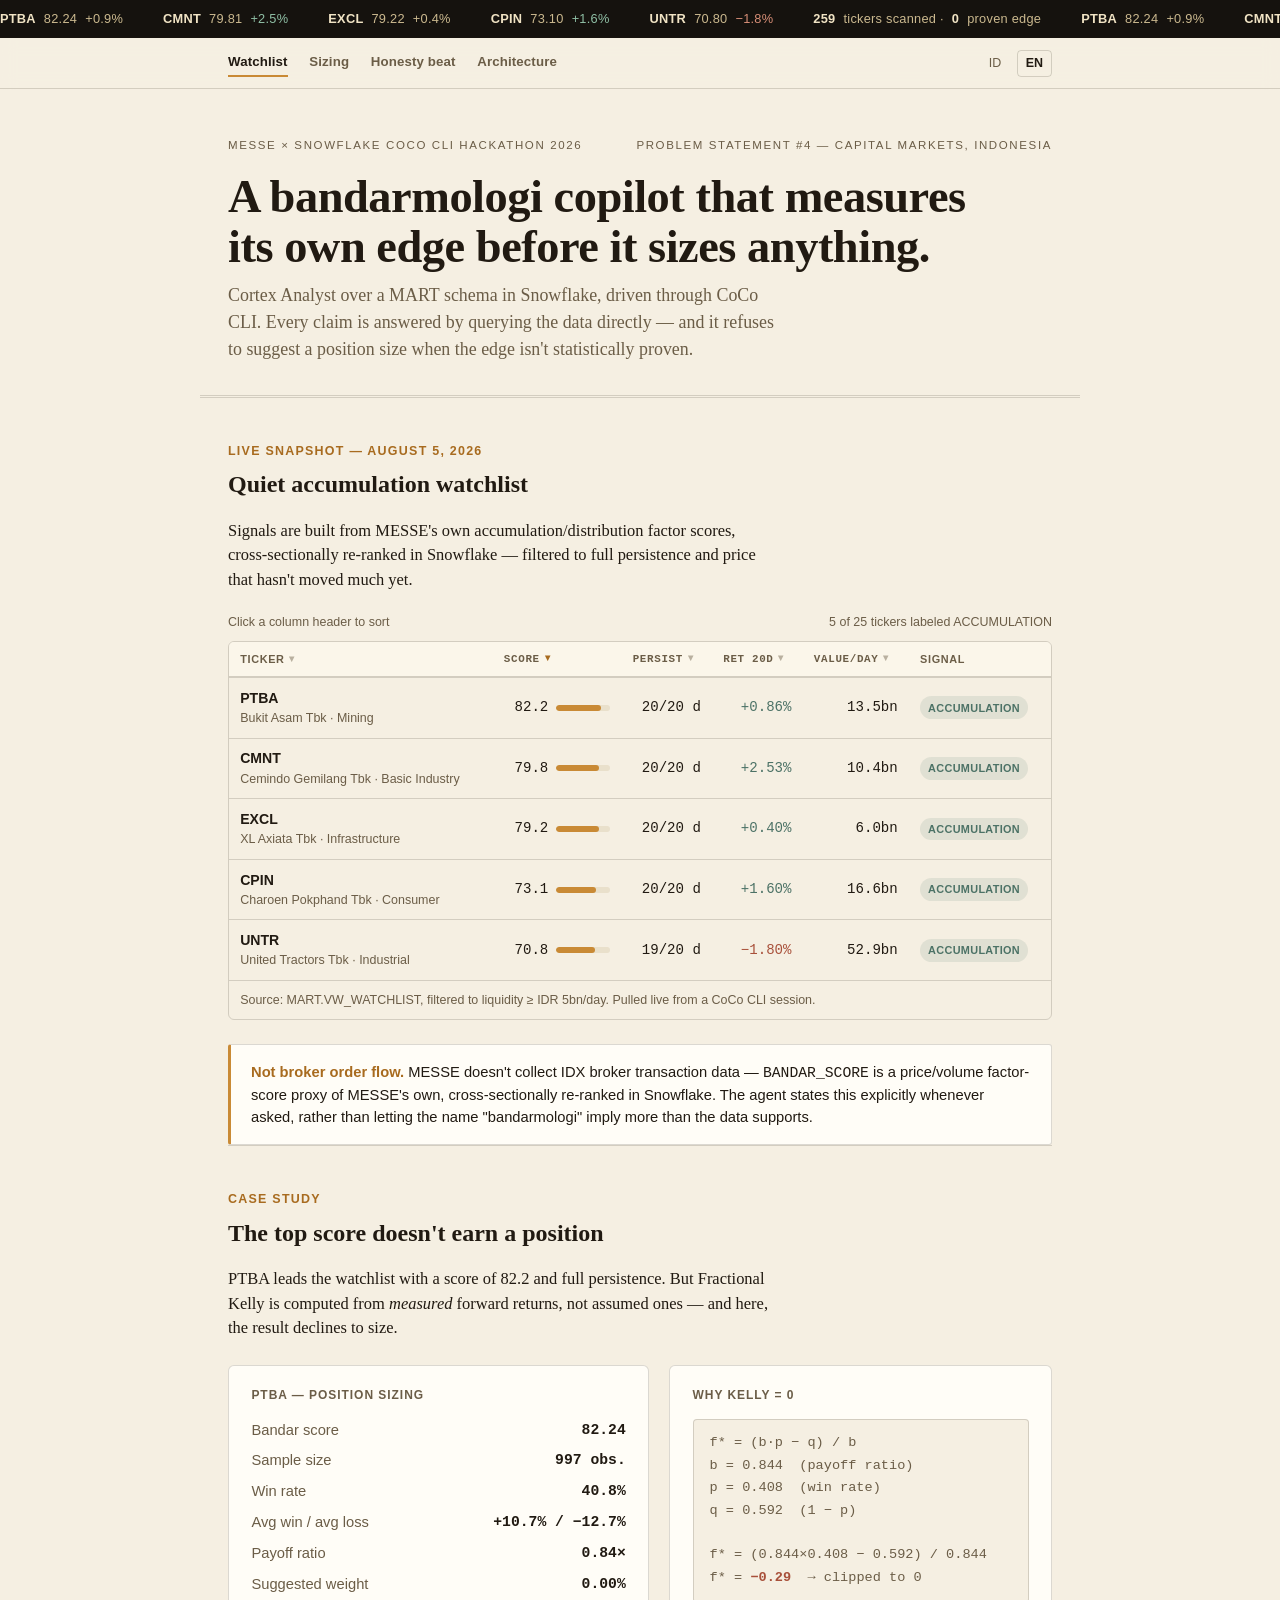
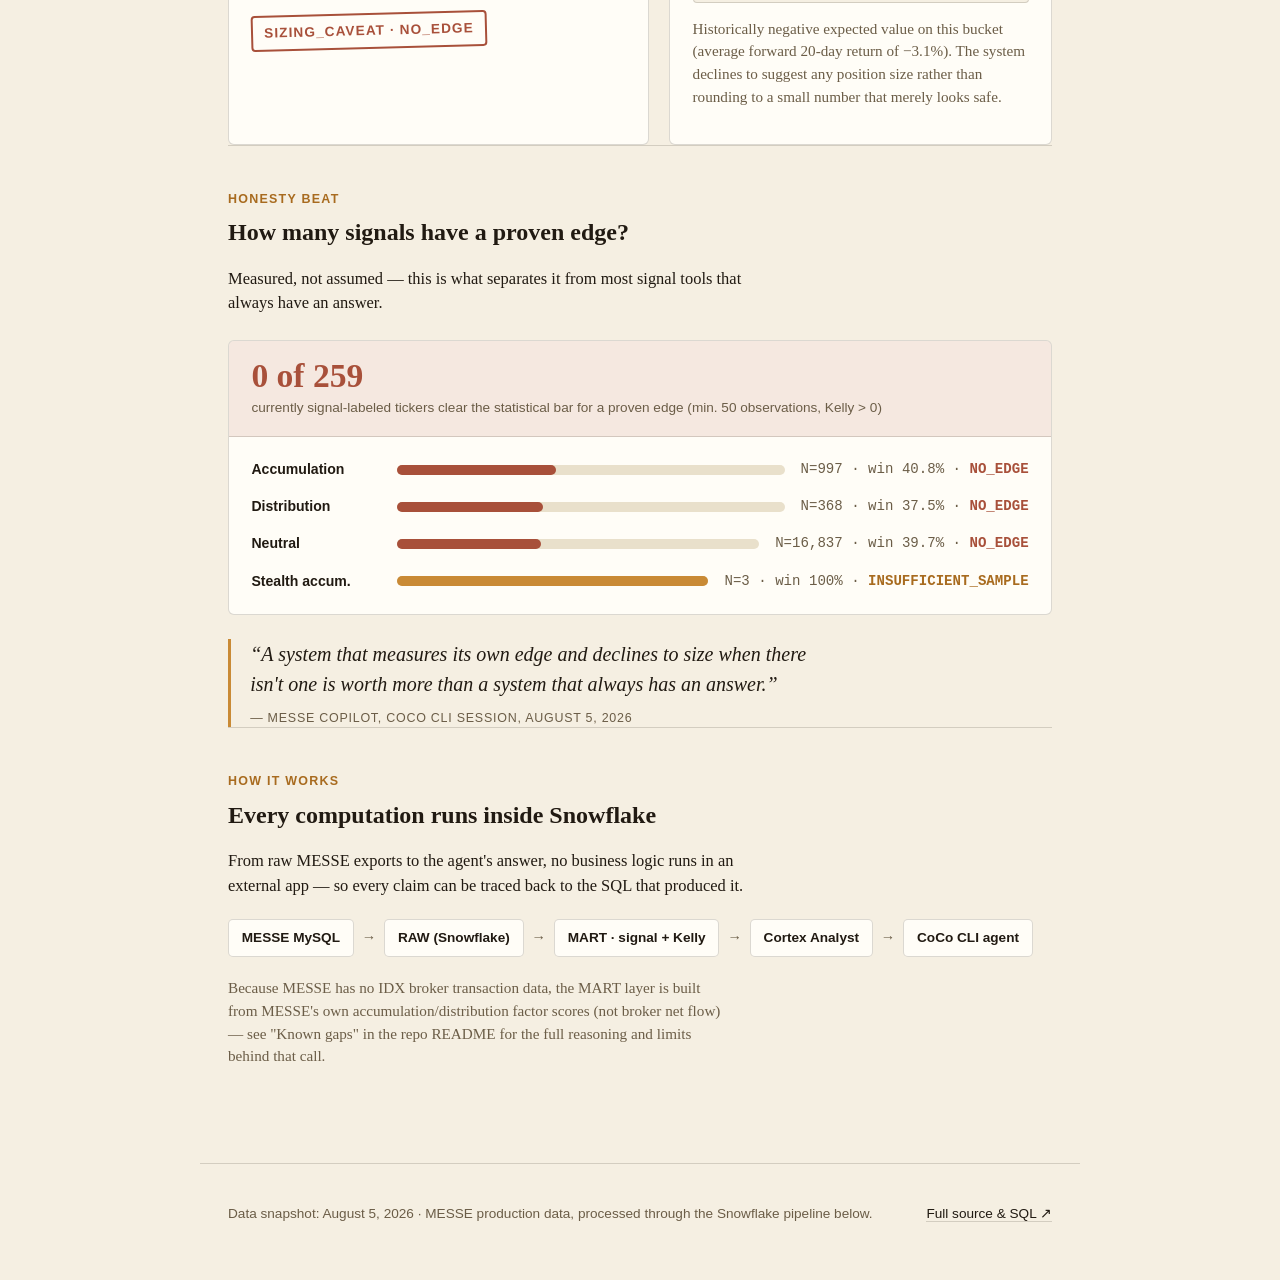
==== site/en/index.html @ b6a58451 "Upgrade prototype landing page to interactive bilingual dashboard Sortable watchlist table, animated" ====
<!doctype html>
<html lang="en">
<head>
<meta charset="utf-8">
<meta name="viewport" content="width=device-width, initial-scale=1">
<title>MESSE Bandarmologi Copilot — Snowflake CoCo CLI Hackathon 2026</title>
<link rel="stylesheet" href="../assets/style.css">
</head>
<body>

<div class="tape-wrap" role="marquee" aria-label="Watchlist signal summary">
  <div class="tape">
    <span class="tape-item"><b>PTBA</b> 82.24 <span class="flat">+0.9%</span></span>
    <span class="tape-item"><b>CMNT</b> 79.81 <span class="up">+2.5%</span></span>
    <span class="tape-item"><b>EXCL</b> 79.22 <span class="flat">+0.4%</span></span>
    <span class="tape-item"><b>CPIN</b> 73.10 <span class="up">+1.6%</span></span>
    <span class="tape-item"><b>UNTR</b> 70.80 <span class="down">−1.8%</span></span>
    <span class="tape-item"><b>259</b> tickers scanned &middot; <b>0</b> proven edge</span>
    <span class="tape-item"><b>PTBA</b> 82.24 <span class="flat">+0.9%</span></span>
    <span class="tape-item"><b>CMNT</b> 79.81 <span class="up">+2.5%</span></span>
    <span class="tape-item"><b>EXCL</b> 79.22 <span class="flat">+0.4%</span></span>
    <span class="tape-item"><b>CPIN</b> 73.10 <span class="up">+1.6%</span></span>
    <span class="tape-item"><b>UNTR</b> 70.80 <span class="down">−1.8%</span></span>
    <span class="tape-item"><b>259</b> tickers scanned &middot; <b>0</b> proven edge</span>
  </div>
</div>

<nav class="topnav" aria-label="Page navigation">
  <div class="topnav-inner">
    <div class="topnav-links">
      <a href="#watchlist">Watchlist</a>
      <a href="#sizing">Sizing</a>
      <a href="#honesty">Honesty beat</a>
      <a href="#architecture">Architecture</a>
    </div>
    <div class="lang-switch" aria-label="Choose language">
      <a href="../index.html">ID</a>
      <a href="index.html" class="current">EN</a>
    </div>
  </div>
</nav>

<header class="masthead">
  <div class="eyebrow">
    <span>MESSE &times; Snowflake CoCo CLI Hackathon 2026</span>
    <span>Problem Statement #4 — Capital Markets, Indonesia</span>
  </div>
  <h1 class="title">A bandarmologi copilot that measures its own edge before it sizes anything.</h1>
  <p class="dek">Cortex Analyst over a MART schema in Snowflake, driven through CoCo CLI. Every claim is answered by querying the data directly — and it refuses to suggest a position size when the edge isn't statistically proven.</p>
</header>

<main>

  <section id="watchlist" class="reveal">
    <h2 class="head">Live snapshot — August 5, 2026</h2>
    <h3 class="subhead">Quiet accumulation watchlist</h3>
    <p class="lede">Signals are built from MESSE's own accumulation/distribution factor scores, cross-sectionally re-ranked in Snowflake — filtered to full persistence and price that hasn't moved much yet.</p>

    <div class="table-toolbar">
      <span>Click a column header to sort</span>
      <span>5 of 25 tickers labeled ACCUMULATION</span>
    </div>
    <div class="table-scroll">
      <table class="watchlist">
        <caption>Source: MART.VW_WATCHLIST, filtered to liquidity &ge; IDR 5bn/day. Pulled live from a CoCo CLI session.</caption>
        <thead>
          <tr>
            <th data-sort-key="ticker" data-sort-type="text"><button type="button">Ticker <span class="sort-arrow">&#9662;</span></button></th>
            <th class="num" data-sort-key="score" data-sort-type="number" aria-sort="descending"><button type="button">Score <span class="sort-arrow">&#9662;</span></button></th>
            <th class="num" data-sort-key="persist" data-sort-type="number"><button type="button">Persist <span class="sort-arrow">&#9662;</span></button></th>
            <th class="num" data-sort-key="ret" data-sort-type="number"><button type="button">Ret 20D <span class="sort-arrow">&#9662;</span></button></th>
            <th class="num" data-sort-key="value" data-sort-type="number"><button type="button">Value/day <span class="sort-arrow">&#9662;</span></button></th>
            <th>Signal</th>
          </tr>
        </thead>
        <tbody>
          <tr>
            <td class="ticker-cell" data-key="ticker" data-value="PTBA">PTBA<span class="name">Bukit Asam Tbk &middot; Mining</span></td>
            <td class="num" data-key="score" data-value="82.24"><div class="score-bar-wrap">82.2<div class="score-bar"><span style="width:82%"></span></div></div></td>
            <td class="num" data-key="persist" data-value="20">20/20 d</td>
            <td class="num pos" data-key="ret" data-value="0.86">+0.86%</td>
            <td class="num" data-key="value" data-value="13500000000">13.5bn</td>
            <td><span class="pill">Accumulation</span></td>
          </tr>
          <tr>
            <td class="ticker-cell" data-key="ticker" data-value="CMNT">CMNT<span class="name">Cemindo Gemilang Tbk &middot; Basic Industry</span></td>
            <td class="num" data-key="score" data-value="79.81"><div class="score-bar-wrap">79.8<div class="score-bar"><span style="width:80%"></span></div></div></td>
            <td class="num" data-key="persist" data-value="20">20/20 d</td>
            <td class="num pos" data-key="ret" data-value="2.53">+2.53%</td>
            <td class="num" data-key="value" data-value="10400000000">10.4bn</td>
            <td><span class="pill">Accumulation</span></td>
          </tr>
          <tr>
            <td class="ticker-cell" data-key="ticker" data-value="EXCL">EXCL<span class="name">XL Axiata Tbk &middot; Infrastructure</span></td>
            <td class="num" data-key="score" data-value="79.22"><div class="score-bar-wrap">79.2<div class="score-bar"><span style="width:79%"></span></div></div></td>
            <td class="num" data-key="persist" data-value="20">20/20 d</td>
            <td class="num pos" data-key="ret" data-value="0.40">+0.40%</td>
            <td class="num" data-key="value" data-value="6000000000">6.0bn</td>
            <td><span class="pill">Accumulation</span></td>
          </tr>
          <tr>
            <td class="ticker-cell" data-key="ticker" data-value="CPIN">CPIN<span class="name">Charoen Pokphand Tbk &middot; Consumer</span></td>
            <td class="num" data-key="score" data-value="73.10"><div class="score-bar-wrap">73.1<div class="score-bar"><span style="width:73%"></span></div></div></td>
            <td class="num" data-key="persist" data-value="20">20/20 d</td>
            <td class="num pos" data-key="ret" data-value="1.60">+1.60%</td>
            <td class="num" data-key="value" data-value="16600000000">16.6bn</td>
            <td><span class="pill">Accumulation</span></td>
          </tr>
          <tr>
            <td class="ticker-cell" data-key="ticker" data-value="UNTR">UNTR<span class="name">United Tractors Tbk &middot; Industrial</span></td>
            <td class="num" data-key="score" data-value="70.80"><div class="score-bar-wrap">70.8<div class="score-bar"><span style="width:71%"></span></div></div></td>
            <td class="num" data-key="persist" data-value="19">19/20 d</td>
            <td class="num neg" data-key="ret" data-value="-1.80">−1.80%</td>
            <td class="num" data-key="value" data-value="52900000000">52.9bn</td>
            <td><span class="pill">Accumulation</span></td>
          </tr>
        </tbody>
      </table>
    </div>

    <div class="disclosure">
      <b>Not broker order flow.</b> MESSE doesn't collect IDX broker transaction data — <code>BANDAR_SCORE</code> is a price/volume factor-score proxy of MESSE's own, cross-sectionally re-ranked in Snowflake. The agent states this explicitly whenever asked, rather than letting the name "bandarmologi" imply more than the data supports.
    </div>
  </section>

  <section id="sizing" class="reveal">
    <h2 class="head">Case study</h2>
    <h3 class="subhead">The top score doesn't earn a position</h3>
    <p class="lede">PTBA leads the watchlist with a score of 82.2 and full persistence. But Fractional Kelly is computed from <em>measured</em> forward returns, not assumed ones — and here, the result declines to size.</p>

    <div class="case">
      <div class="case-panel">
        <h4>PTBA — position sizing</h4>
        <dl class="metrics">
          <dt>Bandar score</dt><dd>82.24</dd>
          <dt>Sample size</dt><dd>997 obs.</dd>
          <dt>Win rate</dt><dd>40.8%</dd>
          <dt>Avg win / avg loss</dt><dd>+10.7% / −12.7%</dd>
          <dt>Payoff ratio</dt><dd>0.84&times;</dd>
          <dt>Suggested weight</dt><dd>0.00%</dd>
        </dl>
        <span class="verdict-stamp">SIZING_CAVEAT &middot; NO_EDGE</span>
      </div>
      <div class="case-panel">
        <h4>Why Kelly = 0</h4>
        <div class="kelly-formula">
f* = (b&middot;p &minus; q) / b<br>
b = 0.844 &nbsp;(payoff ratio)<br>
p = 0.408 &nbsp;(win rate)<br>
q = 0.592 &nbsp;(1 &minus; p)<br>
<br>
f* = (0.844&times;0.408 &minus; 0.592) / 0.844<br>
f* = <span class="result">&minus;0.29</span> &nbsp;&rarr; clipped to 0
        </div>
        <p class="note" style="margin-top:0.9rem;">Historically negative expected value on this bucket (average forward 20-day return of &minus;3.1%). The system declines to suggest any position size rather than rounding to a small number that merely looks safe.</p>
      </div>
    </div>
  </section>

  <section id="honesty" class="reveal">
    <h2 class="head">Honesty beat</h2>
    <h3 class="subhead">How many signals have a proven edge?</h3>
    <p class="lede">Measured, not assumed — this is what separates it from most signal tools that always have an answer.</p>

    <div class="honesty">
      <div class="honesty-head">
        <div class="big"><span data-countup="0">0</span> of 259</div>
        <div class="cap">currently signal-labeled tickers clear the statistical bar for a proven edge (min. 50 observations, Kelly &gt; 0)</div>
      </div>
      <div class="honesty-body">
        <div class="buckets">
          <div class="bucket-row" data-tip>
            <span class="bucket-label">Accumulation</span>
            <div class="bucket-track"><div class="bucket-fill" style="--w:41%"></div></div>
            <span class="bucket-n">N=997 &middot; win 40.8% &middot; <b style="color:var(--dist)">NO_EDGE</b></span>
            <span class="tip">Payoff 0.84&times; &middot; fwd ret 20D &minus;3.1%</span>
          </div>
          <div class="bucket-row" data-tip>
            <span class="bucket-label">Distribution</span>
            <div class="bucket-track"><div class="bucket-fill" style="--w:37.5%"></div></div>
            <span class="bucket-n">N=368 &middot; win 37.5% &middot; <b style="color:var(--dist)">NO_EDGE</b></span>
            <span class="tip">Payoff 1.04&times; &middot; fwd ret 20D &minus;3.4%</span>
          </div>
          <div class="bucket-row" data-tip>
            <span class="bucket-label">Neutral</span>
            <div class="bucket-track"><div class="bucket-fill" style="--w:39.7%"></div></div>
            <span class="bucket-n">N=16,837 &middot; win 39.7% &middot; <b style="color:var(--dist)">NO_EDGE</b></span>
            <span class="tip">Payoff 0.87&times; &middot; fwd ret 20D &minus;3.5%</span>
          </div>
          <div class="bucket-row" data-tip>
            <span class="bucket-label">Stealth accum.</span>
            <div class="bucket-track"><div class="bucket-fill edge" style="--w:100%"></div></div>
            <span class="bucket-n">N=3 &middot; win 100% &middot; <b style="color:var(--accent-strong)">INSUFFICIENT_SAMPLE</b></span>
            <span class="tip">Too few observations to conclude anything</span>
          </div>
        </div>
      </div>
    </div>

    <p class="quote">
      &ldquo;A system that measures its own edge and declines to size when there isn't one is worth more than a system that always has an answer.&rdquo;
      <cite>— MESSE Copilot, CoCo CLI session, August 5, 2026</cite>
    </p>
  </section>

  <section id="architecture" class="reveal">
    <h2 class="head">How it works</h2>
    <h3 class="subhead">Every computation runs inside Snowflake</h3>
    <p class="lede">From raw MESSE exports to the agent's answer, no business logic runs in an external app — so every claim can be traced back to the SQL that produced it.</p>
    <div class="flow">
      <span class="flow-step">MESSE MySQL</span>
      <span class="flow-arrow">&rarr;</span>
      <span class="flow-step">RAW (Snowflake)</span>
      <span class="flow-arrow">&rarr;</span>
      <span class="flow-step">MART &middot; signal + Kelly</span>
      <span class="flow-arrow">&rarr;</span>
      <span class="flow-step">Cortex Analyst</span>
      <span class="flow-arrow">&rarr;</span>
      <span class="flow-step">CoCo CLI agent</span>
    </div>
    <p class="note" style="margin-top:1.25rem;">Because MESSE has no IDX broker transaction data, the MART layer is built from MESSE's own accumulation/distribution factor scores (not broker net flow) — see "Known gaps" in the repo README for the full reasoning and limits behind that call.</p>
  </section>

</main>

<footer>
  <span>Data snapshot: August 5, 2026 &middot; MESSE production data, processed through the Snowflake pipeline below.</span>
  <span>
    <a href="https://github.com/Alphine/snowflake_messe" target="_blank" rel="noopener">Full source &amp; SQL &#8599;</a>
  </span>
</footer>

<script src="../assets/app.js"></script>
</body>
</html>
---- site/assets/style.css ----
@font-face {
  font-family: 'IBM Plex Mono Fallback';
  src: local('Consolas'), local('SFMono-Regular'), local('Menlo');
}

:root {
  --ink-950: #15120e;
  --ink-900: #1c1712;
  --ink-800: #292019;
  --ink-700: #3c3026;
  --paper: #f5efe2;
  --paper-dim: #e9e0cb;
  --ink-on-paper: #211a12;
  --muted-on-paper: #6b5d47;
  --accent: #c98a35;
  --accent-strong: #a86b1f;
  --accum: #4c7266;
  --accum-bg: rgba(76, 114, 102, 0.12);
  --dist: #a8503a;
  --dist-bg: rgba(168, 80, 58, 0.12);
  --rule: rgba(33, 26, 18, 0.16);
  --bg: var(--paper);
  --surface: #fffdf7;
  --surface-2: #fbf6ea;
  --text: var(--ink-on-paper);
  --text-muted: var(--muted-on-paper);
  --border: var(--rule);
}

@media (prefers-color-scheme: dark) {
  :root {
    --bg: var(--ink-950);
    --surface: var(--ink-900);
    --surface-2: #221b14;
    --text: #efe6d4;
    --text-muted: #b0a184;
    --border: rgba(239, 230, 212, 0.14);
    --accent: #e0a84f;
    --accent-strong: #f2bd6a;
    --accum: #7ea895;
    --accum-bg: rgba(126, 168, 149, 0.14);
    --dist: #d17a5f;
    --dist-bg: rgba(209, 122, 95, 0.14);
  }
}
:root[data-theme="dark"] {
  --bg: var(--ink-950);
  --surface: var(--ink-900);
  --surface-2: #221b14;
  --text: #efe6d4;
  --text-muted: #b0a184;
  --border: rgba(239, 230, 212, 0.14);
  --accent: #e0a84f;
  --accent-strong: #f2bd6a;
  --accum: #7ea895;
  --accum-bg: rgba(126, 168, 149, 0.14);
  --dist: #d17a5f;
  --dist-bg: rgba(209, 122, 95, 0.14);
}
:root[data-theme="light"] {
  --bg: var(--paper);
  --surface: #fffdf7;
  --surface-2: #fbf6ea;
  --text: var(--ink-on-paper);
  --text-muted: var(--muted-on-paper);
  --border: var(--rule);
  --accent: #c98a35;
  --accent-strong: #a86b1f;
  --accum: #4c7266;
  --accum-bg: rgba(76, 114, 102, 0.12);
  --dist: #a8503a;
  --dist-bg: rgba(168, 80, 58, 0.12);
}

* { box-sizing: border-box; }
html { scroll-behavior: smooth; }
@media (prefers-reduced-motion: reduce) { html { scroll-behavior: auto; } }
html, body { margin: 0; padding: 0; }
body {
  background: var(--bg);
  color: var(--text);
  font-family: Georgia, 'Iowan Old Style', 'Palatino Linotype', 'URW Palladio L', serif;
  line-height: 1.5;
  -webkit-font-smoothing: antialiased;
}
.sans { font-family: -apple-system, BlinkMacSystemFont, 'Segoe UI', Helvetica, Arial, sans-serif; }
a { color: var(--accent-strong); }
:focus-visible { outline: 2px solid var(--accent); outline-offset: 2px; }

/* ---------- ticker tape ---------- */
.tape-wrap {
  background: var(--ink-950);
  border-bottom: 1px solid var(--border);
  overflow: hidden;
  white-space: nowrap;
}
.tape {
  display: inline-flex;
  gap: 2.5rem;
  padding: 0.55rem 0;
  animation: scroll-tape 38s linear infinite;
  will-change: transform;
}
@keyframes scroll-tape {
  from { transform: translateX(0); }
  to { transform: translateX(-50%); }
}
@media (prefers-reduced-motion: reduce) {
  .tape { animation: none; }
  .tape-wrap { overflow-x: auto; }
}
.tape-item {
  font-family: -apple-system, BlinkMacSystemFont, 'Segoe UI', Helvetica, Arial, sans-serif;
  font-size: 0.8rem;
  letter-spacing: 0.02em;
  color: #cbb98f;
  display: inline-flex;
  gap: 0.5rem;
  align-items: baseline;
}
.tape-item b { color: #f0e3c4; font-weight: 600; }
.tape-item .up { color: #8fbfa5; }
.tape-item .down { color: #d78e77; }
.tape-item .flat { color: #cbb98f; }

/* ---------- sticky nav ---------- */
nav.topnav {
  position: sticky;
  top: 0;
  z-index: 20;
  background: color-mix(in srgb, var(--bg) 88%, transparent);
  backdrop-filter: blur(8px);
  border-bottom: 1px solid var(--border);
}
.topnav-inner {
  max-width: 880px;
  margin: 0 auto;
  padding: 0.7rem 1.75rem;
  display: flex;
  align-items: center;
  justify-content: space-between;
  gap: 1rem;
  font-family: -apple-system, BlinkMacSystemFont, 'Segoe UI', Helvetica, Arial, sans-serif;
}
.topnav-links { display: flex; gap: 1.35rem; flex-wrap: wrap; }
.topnav-links a {
  color: var(--text-muted);
  text-decoration: none;
  font-size: 0.83rem;
  font-weight: 600;
  letter-spacing: 0.01em;
  padding: 0.2rem 0;
  border-bottom: 2px solid transparent;
  transition: color 0.15s ease, border-color 0.15s ease;
}
.topnav-links a:hover, .topnav-links a.active { color: var(--text); border-color: var(--accent); }
.lang-switch { display: flex; gap: 0.4rem; font-size: 0.78rem; }
.lang-switch a {
  text-decoration: none;
  color: var(--text-muted);
  padding: 0.2rem 0.5rem;
  border-radius: 4px;
  border: 1px solid transparent;
}
.lang-switch a.current { color: var(--text); border-color: var(--border); font-weight: 700; }
.lang-switch a:not(.current):hover { color: var(--text); }

/* ---------- masthead ---------- */
header.masthead {
  max-width: 880px;
  margin: 0 auto;
  padding: 3rem 1.75rem 2rem;
  border-bottom: 3px double var(--border);
}
.eyebrow {
  font-family: -apple-system, BlinkMacSystemFont, 'Segoe UI', Helvetica, Arial, sans-serif;
  text-transform: uppercase;
  letter-spacing: 0.14em;
  font-size: 0.72rem;
  color: var(--text-muted);
  display: flex;
  justify-content: space-between;
  align-items: baseline;
  margin-bottom: 1.1rem;
  flex-wrap: wrap;
  gap: 0.4rem;
}
h1.title {
  font-size: clamp(2rem, 4.2vw, 2.9rem);
  line-height: 1.08;
  margin: 0 0 0.6rem;
  text-wrap: balance;
  font-weight: 600;
  letter-spacing: -0.01em;
}
.dek {
  font-size: 1.12rem;
  color: var(--text-muted);
  max-width: 62ch;
  margin: 0;
  text-wrap: pretty;
}

main { max-width: 880px; margin: 0 auto; padding: 0 1.75rem 5rem; }

section { padding-top: 2.75rem; scroll-margin-top: 3.5rem; }
section + section { border-top: 1px solid var(--border); }

h2.head {
  font-family: -apple-system, BlinkMacSystemFont, 'Segoe UI', Helvetica, Arial, sans-serif;
  text-transform: uppercase;
  font-size: 0.78rem;
  letter-spacing: 0.1em;
  font-weight: 700;
  color: var(--accent-strong);
  margin: 0 0 0.35rem;
}
h3.subhead {
  font-size: 1.5rem;
  font-weight: 600;
  margin: 0 0 1rem;
  text-wrap: balance;
}
p.lede { font-size: 1.03rem; max-width: 66ch; color: var(--text); }
p.note { color: var(--text-muted); font-size: 0.95rem; max-width: 66ch; }

/* ---------- disclosure banner ---------- */
.disclosure {
  background: var(--surface);
  border: 1px solid var(--border);
  border-left: 3px solid var(--accent);
  border-radius: 3px;
  padding: 1rem 1.25rem;
  font-family: -apple-system, BlinkMacSystemFont, 'Segoe UI', Helvetica, Arial, sans-serif;
  font-size: 0.92rem;
  color: var(--text);
  margin: 1.5rem 0 0;
}
.disclosure b { color: var(--accent-strong); }

/* ---------- watchlist table ---------- */
.table-toolbar {
  display: flex;
  align-items: center;
  justify-content: space-between;
  gap: 1rem;
  margin-top: 1.25rem;
  font-family: -apple-system, BlinkMacSystemFont, 'Segoe UI', Helvetica, Arial, sans-serif;
  font-size: 0.78rem;
  color: var(--text-muted);
}
.table-scroll { overflow-x: auto; margin-top: 0.6rem; border: 1px solid var(--border); border-radius: 6px; }
table.watchlist {
  width: 100%;
  border-collapse: collapse;
  font-family: -apple-system, BlinkMacSystemFont, 'Segoe UI', Helvetica, Arial, sans-serif;
  font-size: 0.88rem;
  min-width: 640px;
}
table.watchlist caption { text-align: left; caption-side: bottom; padding: 0.6rem 0.7rem; color: var(--text-muted); font-size: 0.78rem; border-top: 1px solid var(--border); }
table.watchlist th {
  text-align: left;
  font-weight: 600;
  text-transform: uppercase;
  font-size: 0.68rem;
  letter-spacing: 0.06em;
  color: var(--text-muted);
  padding: 0.55rem 0.7rem;
  border-bottom: 2px solid var(--border);
  white-space: nowrap;
  background: var(--surface-2);
  position: sticky;
  top: 0;
}
table.watchlist th button {
  all: unset;
  cursor: pointer;
  display: inline-flex;
  align-items: center;
  gap: 0.3rem;
}
table.watchlist th button:hover { color: var(--text); }
table.watchlist th .sort-arrow { font-size: 0.62rem; opacity: 0.45; }
table.watchlist th[aria-sort="ascending"] .sort-arrow,
table.watchlist th[aria-sort="descending"] .sort-arrow { opacity: 1; color: var(--accent-strong); }
table.watchlist td {
  padding: 0.62rem 0.7rem;
  border-bottom: 1px solid var(--border);
  white-space: nowrap;
}
table.watchlist tbody tr:last-child td { border-bottom: none; }
table.watchlist tbody tr:hover { background: var(--surface); }
.ticker-cell { font-weight: 700; }
.ticker-cell .name { display: block; font-weight: 400; color: var(--text-muted); font-size: 0.78rem; white-space: normal; }
.num { text-align: right; font-family: ui-monospace, 'SFMono-Regular', Consolas, 'IBM Plex Mono Fallback', monospace; font-variant-numeric: tabular-nums; }
.pos { color: var(--accum); }
.neg { color: var(--dist); }
.score-bar-wrap { display: flex; align-items: center; gap: 0.5rem; justify-content: flex-end; }
.score-bar { width: 54px; height: 6px; border-radius: 3px; background: var(--paper-dim); overflow: hidden; position: relative; }
:root[data-theme="dark"] .score-bar { background: var(--ink-800); }
@media (prefers-color-scheme: dark) { .score-bar { background: var(--ink-800); } }
.score-bar > span { display: block; height: 100%; background: var(--accent); border-radius: 3px; transform-origin: left; transform: scaleX(0); transition: transform 0.7s cubic-bezier(.2,.7,.2,1); }
.score-bar > span.grown { transform: scaleX(1); }
.pill {
  display: inline-block;
  font-size: 0.68rem;
  font-weight: 700;
  letter-spacing: 0.03em;
  text-transform: uppercase;
  padding: 0.2rem 0.5rem;
  border-radius: 999px;
  background: var(--accum-bg);
  color: var(--accum);
  white-space: nowrap;
}

/* ---------- sizing case card ---------- */
.case { display: grid; grid-template-columns: 1fr; gap: 1.25rem; margin-top: 1.5rem; }
@media (min-width: 640px) { .case { grid-template-columns: 1.1fr 1fr; } }
.case-panel { background: var(--surface); border: 1px solid var(--border); border-radius: 6px; padding: 1.25rem 1.4rem; }
.case-panel h4 {
  margin: 0 0 0.9rem;
  font-family: -apple-system, BlinkMacSystemFont, 'Segoe UI', Helvetica, Arial, sans-serif;
  font-size: 0.75rem;
  text-transform: uppercase;
  letter-spacing: 0.08em;
  color: var(--text-muted);
}
dl.metrics { margin: 0; display: grid; grid-template-columns: 1fr auto; row-gap: 0.55rem; column-gap: 1rem; font-family: -apple-system, BlinkMacSystemFont, 'Segoe UI', Helvetica, Arial, sans-serif; font-size: 0.92rem;}
dl.metrics dt { color: var(--text-muted); }
dl.metrics dd { margin: 0; font-family: ui-monospace, 'SFMono-Regular', Consolas, monospace; font-variant-numeric: tabular-nums; text-align: right; font-weight: 600; }
.verdict-stamp {
  margin-top: 1.1rem;
  display: inline-flex;
  align-items: center;
  gap: 0.5rem;
  border: 2px solid var(--dist);
  color: var(--dist);
  font-family: -apple-system, BlinkMacSystemFont, 'Segoe UI', Helvetica, Arial, sans-serif;
  font-weight: 800;
  letter-spacing: 0.08em;
  font-size: 0.85rem;
  padding: 0.35rem 0.7rem;
  border-radius: 4px;
  transform: rotate(-1.5deg);
}
.kelly-formula {
  font-family: ui-monospace, 'SFMono-Regular', Consolas, monospace;
  font-size: 0.85rem;
  background: var(--bg);
  border: 1px solid var(--border);
  border-radius: 4px;
  padding: 0.8rem 1rem;
  color: var(--text-muted);
  line-height: 1.65;
}
.kelly-formula .result { color: var(--dist); font-weight: 700; }

/* ---------- honesty beat ---------- */
.honesty { margin-top: 1.5rem; background: var(--surface); border: 1px solid var(--border); border-radius: 6px; overflow: hidden; }
.honesty-head {
  padding: 1.1rem 1.4rem;
  background: var(--dist-bg);
  border-bottom: 1px solid var(--border);
  font-family: -apple-system, BlinkMacSystemFont, 'Segoe UI', Helvetica, Arial, sans-serif;
}
.honesty-head .big { font-family: Georgia, serif; font-size: 2.1rem; font-weight: 700; color: var(--dist); line-height: 1; font-variant-numeric: tabular-nums; }
.honesty-head .cap { font-size: 0.85rem; color: var(--text-muted); margin-top: 0.35rem; }
.honesty-body { padding: 1.4rem; }
.buckets { display: grid; gap: 1rem; }
.bucket-row {
  display: grid;
  grid-template-columns: 130px 1fr auto;
  align-items: center;
  gap: 1rem;
  font-family: -apple-system, BlinkMacSystemFont, 'Segoe UI', Helvetica, Arial, sans-serif;
  font-size: 0.88rem;
  cursor: default;
}
.bucket-label { font-weight: 600; }
.bucket-track { height: 10px; border-radius: 5px; background: var(--paper-dim); position: relative; overflow: visible; }
:root[data-theme="dark"] .bucket-track { background: var(--ink-800); }
@media (prefers-color-scheme: dark) { .bucket-track { background: var(--ink-800); } }
.bucket-fill {
  position: absolute; left: 0; top: 0; bottom: 0;
  background: var(--dist);
  border-radius: 5px;
  width: 0;
  transition: width 0.9s cubic-bezier(.2,.7,.2,1);
}
.bucket-fill.grown { width: var(--w, 3px); }
.bucket-fill.win-scale { background: var(--text-muted); opacity: 0.6; }
.bucket-fill.edge { background: var(--accent); opacity: 1; }
.bucket-n { font-family: ui-monospace, monospace; font-variant-numeric: tabular-nums; color: var(--text-muted); white-space: nowrap; }
.bucket-row[data-tip] { position: relative; }
.bucket-row .tip {
  position: absolute;
  left: 130px;
  bottom: 100%;
  margin-bottom: 0.4rem;
  background: var(--ink-950);
  color: #f0e3c4;
  font-size: 0.72rem;
  padding: 0.4rem 0.6rem;
  border-radius: 4px;
  white-space: nowrap;
  opacity: 0;
  pointer-events: none;
  transform: translateY(4px);
  transition: opacity 0.15s ease, transform 0.15s ease;
  z-index: 5;
}
.bucket-row:hover .tip, .bucket-row:focus-within .tip { opacity: 1; transform: translateY(0); }

/* ---------- architecture strip ---------- */
.flow { display: flex; flex-wrap: wrap; align-items: center; gap: 0.5rem; font-family: -apple-system, BlinkMacSystemFont, 'Segoe UI', Helvetica, Arial, sans-serif; font-size: 0.85rem; margin-top: 1.25rem; }
.flow-step { background: var(--surface); border: 1px solid var(--border); border-radius: 5px; padding: 0.5rem 0.8rem; font-weight: 600; }
.flow-arrow { color: var(--text-muted); font-size: 0.9rem; }

/* ---------- footer ---------- */
footer {
  max-width: 880px;
  margin: 0 auto;
  padding: 2.5rem 1.75rem 3.5rem;
  display: flex;
  flex-wrap: wrap;
  justify-content: space-between;
  gap: 1rem;
  font-family: -apple-system, BlinkMacSystemFont, 'Segoe UI', Helvetica, Arial, sans-serif;
  font-size: 0.85rem;
  color: var(--text-muted);
  border-top: 1px solid var(--border);
}
footer a { color: var(--text); text-decoration: none; border-bottom: 1px solid var(--border); }
footer a:hover { border-color: var(--accent); }

.quote {
  font-style: italic;
  font-size: 1.25rem;
  line-height: 1.5;
  color: var(--text);
  border-left: 3px solid var(--accent);
  padding-left: 1.2rem;
  margin: 1.5rem 0 0;
  max-width: 58ch;
}
.quote cite {
  display: block;
  font-style: normal;
  font-family: -apple-system, BlinkMacSystemFont, 'Segoe UI', Helvetica, Arial, sans-serif;
  font-size: 0.78rem;
  text-transform: uppercase;
  letter-spacing: 0.06em;
  color: var(--text-muted);
  margin-top: 0.6rem;
}

/* ---------- reveal-on-scroll ---------- */
.reveal { opacity: 0; transform: translateY(10px); transition: opacity 0.55s ease, transform 0.55s ease; }
.reveal.in { opacity: 1; transform: translateY(0); }
@media (prefers-reduced-motion: reduce) {
  .reveal { opacity: 1; transform: none; transition: none; }
}
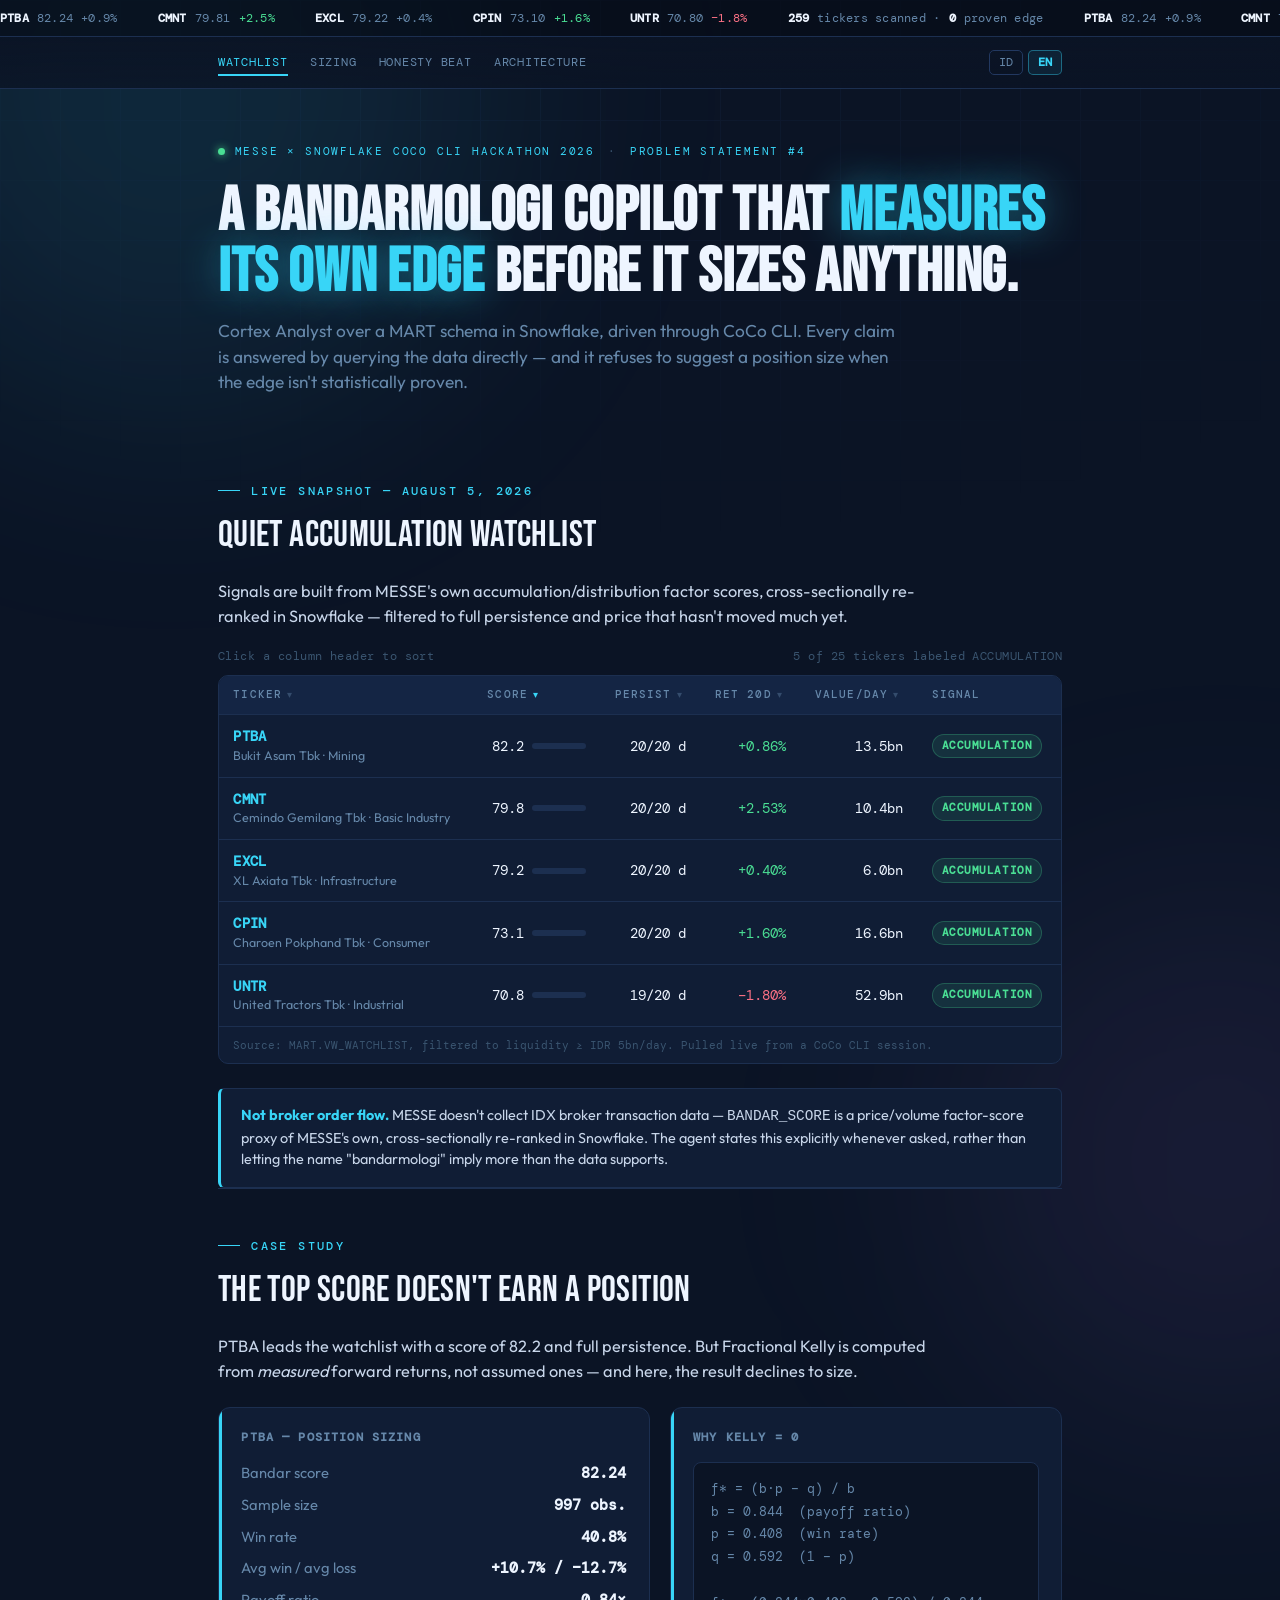
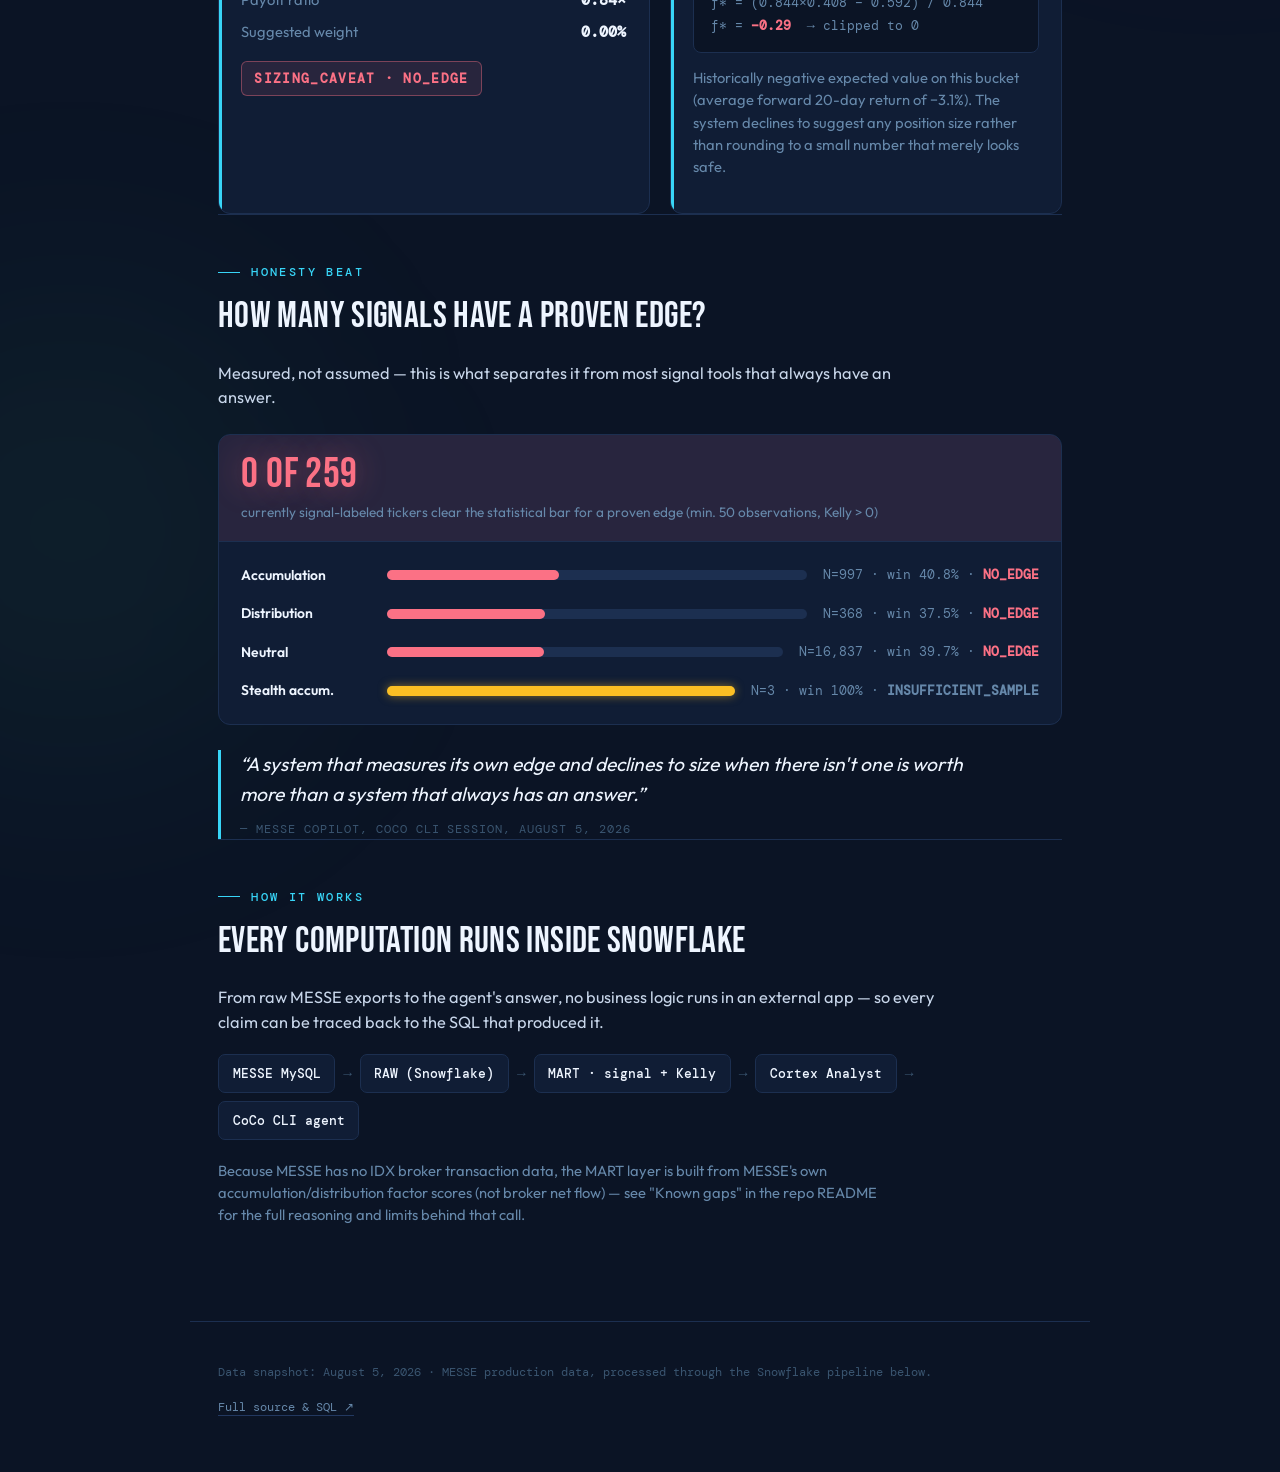
==== commit c74b6a44: "Reskin prototype landing page to match MESSE brand system Adopted the dark navy / neon accent visual" ====
--- a/site/en/index.html
+++ b/site/en/index.html
@@ -4,9 +4,17 @@
 <meta charset="utf-8">
 <meta name="viewport" content="width=device-width, initial-scale=1">
 <title>MESSE Bandarmologi Copilot — Snowflake CoCo CLI Hackathon 2026</title>
+<link rel="preconnect" href="https://fonts.googleapis.com">
+<link rel="preconnect" href="https://fonts.gstatic.com" crossorigin>
+<link href="https://fonts.googleapis.com/css2?family=Bebas+Neue&family=DM+Mono:wght@400;500&family=Outfit:wght@300;400;500;600;700&display=swap" rel="stylesheet">
 <link rel="stylesheet" href="../assets/style.css">
 </head>
 <body>
+
+<div class="grid-bg"></div>
+<div class="orb orb-1"></div>
+<div class="orb orb-2"></div>
+<div class="orb orb-3"></div>
 
 <div class="tape-wrap" role="marquee" aria-label="Watchlist signal summary">
   <div class="tape">
@@ -41,11 +49,8 @@
 </nav>
 
 <header class="masthead">
-  <div class="eyebrow">
-    <span>MESSE &times; Snowflake CoCo CLI Hackathon 2026</span>
-    <span>Problem Statement #4 — Capital Markets, Indonesia</span>
-  </div>
-  <h1 class="title">A bandarmologi copilot that measures its own edge before it sizes anything.</h1>
+  <div class="eyebrow">MESSE &times; SNOWFLAKE COCO CLI HACKATHON 2026 <span class="sep">&middot;</span> PROBLEM STATEMENT #4</div>
+  <h1 class="title">A bandarmologi copilot that <span class="hi">measures its own edge</span> before it sizes anything.</h1>
   <p class="dek">Cortex Analyst over a MART schema in Snowflake, driven through CoCo CLI. Every claim is answered by querying the data directly — and it refuses to suggest a position size when the edge isn't statistically proven.</p>
 </header>
 
--- a/site/assets/style.css
+++ b/site/assets/style.css
@@ -1,75 +1,28 @@
-@font-face {
-  font-family: 'IBM Plex Mono Fallback';
-  src: local('Consolas'), local('SFMono-Regular'), local('Menlo');
-}
-
 :root {
-  --ink-950: #15120e;
-  --ink-900: #1c1712;
-  --ink-800: #292019;
-  --ink-700: #3c3026;
-  --paper: #f5efe2;
-  --paper-dim: #e9e0cb;
-  --ink-on-paper: #211a12;
-  --muted-on-paper: #6b5d47;
-  --accent: #c98a35;
-  --accent-strong: #a86b1f;
-  --accum: #4c7266;
-  --accum-bg: rgba(76, 114, 102, 0.12);
-  --dist: #a8503a;
-  --dist-bg: rgba(168, 80, 58, 0.12);
-  --rule: rgba(33, 26, 18, 0.16);
-  --bg: var(--paper);
-  --surface: #fffdf7;
-  --surface-2: #fbf6ea;
-  --text: var(--ink-on-paper);
-  --text-muted: var(--muted-on-paper);
-  --border: var(--rule);
-}
-
-@media (prefers-color-scheme: dark) {
-  :root {
-    --bg: var(--ink-950);
-    --surface: var(--ink-900);
-    --surface-2: #221b14;
-    --text: #efe6d4;
-    --text-muted: #b0a184;
-    --border: rgba(239, 230, 212, 0.14);
-    --accent: #e0a84f;
-    --accent-strong: #f2bd6a;
-    --accum: #7ea895;
-    --accum-bg: rgba(126, 168, 149, 0.14);
-    --dist: #d17a5f;
-    --dist-bg: rgba(209, 122, 95, 0.14);
-  }
-}
-:root[data-theme="dark"] {
-  --bg: var(--ink-950);
-  --surface: var(--ink-900);
-  --surface-2: #221b14;
-  --text: #efe6d4;
-  --text-muted: #b0a184;
-  --border: rgba(239, 230, 212, 0.14);
-  --accent: #e0a84f;
-  --accent-strong: #f2bd6a;
-  --accum: #7ea895;
-  --accum-bg: rgba(126, 168, 149, 0.14);
-  --dist: #d17a5f;
-  --dist-bg: rgba(209, 122, 95, 0.14);
-}
-:root[data-theme="light"] {
-  --bg: var(--paper);
-  --surface: #fffdf7;
-  --surface-2: #fbf6ea;
-  --text: var(--ink-on-paper);
-  --text-muted: var(--muted-on-paper);
-  --border: var(--rule);
-  --accent: #c98a35;
-  --accent-strong: #a86b1f;
-  --accum: #4c7266;
-  --accum-bg: rgba(76, 114, 102, 0.12);
-  --dist: #a8503a;
-  --dist-bg: rgba(168, 80, 58, 0.12);
+  --bg: #0b1425;
+  --bg2: #152540;
+  --border: #1c2f50;
+  --border2: #223860;
+  --card: #101d35;
+  --card-2: #142544;
+  --text: #eef5ff;
+  --muted: #6688aa;
+  --dim: #3a5570;
+
+  --sky: #38d5f7;
+  --green: #4ade94;
+  --yellow: #fbbf24;
+  --red: #fb7185;
+  --purple: #c084fc;
+  --orange: #fb923c;
+
+  --accent: var(--sky);
+  --accum: var(--green);
+  --accum-bg: rgba(74, 222, 148, 0.1);
+  --dist: var(--red);
+  --dist-bg: rgba(251, 113, 133, 0.1);
+  --insuff: var(--yellow);
+  --insuff-bg: rgba(251, 191, 36, 0.1);
 }
 
 * { box-sizing: border-box; }
@@ -79,385 +32,212 @@
 body {
   background: var(--bg);
   color: var(--text);
-  font-family: Georgia, 'Iowan Old Style', 'Palatino Linotype', 'URW Palladio L', serif;
+  font-family: 'Outfit', -apple-system, BlinkMacSystemFont, sans-serif;
   line-height: 1.5;
   -webkit-font-smoothing: antialiased;
-}
-.sans { font-family: -apple-system, BlinkMacSystemFont, 'Segoe UI', Helvetica, Arial, sans-serif; }
-a { color: var(--accent-strong); }
-:focus-visible { outline: 2px solid var(--accent); outline-offset: 2px; }
+  position: relative;
+}
+.mono { font-family: 'DM Mono', ui-monospace, monospace; font-variant-numeric: tabular-nums; }
+a { color: var(--sky); }
+:focus-visible { outline: 2px solid var(--sky); outline-offset: 2px; }
+
+/* ---------- atmosphere: grid + orbs ---------- */
+.grid-bg {
+  position: fixed; inset: 0; z-index: 0;
+  background-image:
+    linear-gradient(var(--border) 1px, transparent 1px),
+    linear-gradient(90deg, var(--border) 1px, transparent 1px);
+  background-size: 60px 60px;
+  opacity: 0.22;
+  mask-image: radial-gradient(ellipse 80% 60% at 50% 0%, black 20%, transparent 100%);
+  pointer-events: none;
+}
+.orb { position: fixed; border-radius: 50%; filter: blur(130px); pointer-events: none; z-index: 0; }
+.orb-1 { width: 620px; height: 620px; background: rgba(56, 213, 247, 0.10); top: -220px; left: -140px; }
+.orb-2 { width: 520px; height: 520px; background: rgba(192, 132, 252, 0.08); top: 900px; right: -200px; }
+.orb-3 { width: 460px; height: 460px; background: rgba(74, 222, 148, 0.06); top: 1900px; left: -160px; }
+
+.tape-wrap, nav.topnav, header.masthead, main, footer { position: relative; z-index: 1; }
 
 /* ---------- ticker tape ---------- */
-.tape-wrap {
-  background: var(--ink-950);
-  border-bottom: 1px solid var(--border);
-  overflow: hidden;
-  white-space: nowrap;
-}
-.tape {
-  display: inline-flex;
-  gap: 2.5rem;
-  padding: 0.55rem 0;
-  animation: scroll-tape 38s linear infinite;
-  will-change: transform;
-}
-@keyframes scroll-tape {
-  from { transform: translateX(0); }
-  to { transform: translateX(-50%); }
-}
-@media (prefers-reduced-motion: reduce) {
-  .tape { animation: none; }
-  .tape-wrap { overflow-x: auto; }
-}
-.tape-item {
-  font-family: -apple-system, BlinkMacSystemFont, 'Segoe UI', Helvetica, Arial, sans-serif;
-  font-size: 0.8rem;
-  letter-spacing: 0.02em;
-  color: #cbb98f;
-  display: inline-flex;
-  gap: 0.5rem;
-  align-items: baseline;
-}
-.tape-item b { color: #f0e3c4; font-weight: 600; }
-.tape-item .up { color: #8fbfa5; }
-.tape-item .down { color: #d78e77; }
-.tape-item .flat { color: #cbb98f; }
+.tape-wrap { background: rgba(6, 12, 24, 0.7); border-bottom: 1px solid var(--border); overflow: hidden; white-space: nowrap; }
+.tape { display: inline-flex; gap: 2.5rem; padding: 0.55rem 0; animation: scroll-tape 38s linear infinite; will-change: transform; }
+@keyframes scroll-tape { from { transform: translateX(0); } to { transform: translateX(-50%); } }
+@media (prefers-reduced-motion: reduce) { .tape { animation: none; } .tape-wrap { overflow-x: auto; } }
+.tape-item { font-family: 'DM Mono', monospace; font-size: 0.78rem; letter-spacing: 0.02em; color: var(--muted); display: inline-flex; gap: 0.5rem; align-items: baseline; }
+.tape-item b { color: var(--text); font-weight: 700; }
+.tape-item .up { color: var(--green); }
+.tape-item .down { color: var(--red); }
+.tape-item .flat { color: var(--muted); }
 
 /* ---------- sticky nav ---------- */
 nav.topnav {
-  position: sticky;
-  top: 0;
-  z-index: 20;
-  background: color-mix(in srgb, var(--bg) 88%, transparent);
-  backdrop-filter: blur(8px);
+  position: sticky; top: 0; z-index: 20;
+  background: linear-gradient(180deg, rgba(11, 20, 37, 0.94), rgba(11, 20, 37, 0.8));
+  backdrop-filter: blur(10px);
   border-bottom: 1px solid var(--border);
 }
-.topnav-inner {
-  max-width: 880px;
-  margin: 0 auto;
-  padding: 0.7rem 1.75rem;
-  display: flex;
-  align-items: center;
-  justify-content: space-between;
-  gap: 1rem;
-  font-family: -apple-system, BlinkMacSystemFont, 'Segoe UI', Helvetica, Arial, sans-serif;
-}
-.topnav-links { display: flex; gap: 1.35rem; flex-wrap: wrap; }
+.topnav-inner { max-width: 900px; margin: 0 auto; padding: 0.75rem 1.75rem; display: flex; align-items: center; justify-content: space-between; gap: 1rem; font-family: 'DM Mono', monospace; }
+.topnav-links { display: flex; gap: 1.4rem; flex-wrap: wrap; }
 .topnav-links a {
-  color: var(--text-muted);
-  text-decoration: none;
-  font-size: 0.83rem;
-  font-weight: 600;
+  color: var(--muted); text-decoration: none; font-size: 0.76rem; letter-spacing: 0.06em; text-transform: uppercase;
+  padding: 0.2rem 0; border-bottom: 2px solid transparent; transition: color 0.15s ease, border-color 0.15s ease;
+}
+.topnav-links a:hover, .topnav-links a.active { color: var(--sky); border-color: var(--sky); }
+.lang-switch { display: flex; gap: 0.35rem; font-size: 0.72rem; }
+.lang-switch a { text-decoration: none; color: var(--muted); padding: 0.2rem 0.55rem; border-radius: 5px; border: 1px solid var(--border2); }
+.lang-switch a.current { color: var(--sky); border-color: rgba(56,213,247,0.4); background: rgba(56,213,247,0.08); font-weight: 700; }
+.lang-switch a:not(.current):hover { color: var(--text); border-color: var(--muted); }
+
+/* ---------- masthead ---------- */
+header.masthead { max-width: 900px; margin: 0 auto; padding: 3.4rem 1.75rem 2.4rem; }
+.eyebrow {
+  font-family: 'DM Mono', monospace; text-transform: uppercase; letter-spacing: 0.16em; font-size: 0.7rem;
+  color: var(--sky); display: flex; align-items: center; gap: 0.6rem; margin-bottom: 1.3rem;
+}
+.eyebrow::before { content: ''; width: 7px; height: 7px; border-radius: 50%; background: var(--green); box-shadow: 0 0 8px var(--green); animation: pulse 2s infinite; }
+.eyebrow .sep { color: var(--dim); margin: 0 0.3em; }
+@keyframes pulse { 0%, 100% { opacity: 1; transform: scale(1); } 50% { opacity: 0.45; transform: scale(0.85); } }
+h1.title {
+  font-family: 'Bebas Neue', sans-serif;
+  font-size: clamp(2.4rem, 5.4vw, 3.9rem);
+  line-height: 0.98;
   letter-spacing: 0.01em;
-  padding: 0.2rem 0;
-  border-bottom: 2px solid transparent;
-  transition: color 0.15s ease, border-color 0.15s ease;
-}
-.topnav-links a:hover, .topnav-links a.active { color: var(--text); border-color: var(--accent); }
-.lang-switch { display: flex; gap: 0.4rem; font-size: 0.78rem; }
-.lang-switch a {
-  text-decoration: none;
-  color: var(--text-muted);
-  padding: 0.2rem 0.5rem;
-  border-radius: 4px;
-  border: 1px solid transparent;
-}
-.lang-switch a.current { color: var(--text); border-color: var(--border); font-weight: 700; }
-.lang-switch a:not(.current):hover { color: var(--text); }
-
-/* ---------- masthead ---------- */
-header.masthead {
-  max-width: 880px;
-  margin: 0 auto;
-  padding: 3rem 1.75rem 2rem;
-  border-bottom: 3px double var(--border);
-}
-.eyebrow {
-  font-family: -apple-system, BlinkMacSystemFont, 'Segoe UI', Helvetica, Arial, sans-serif;
+  margin: 0 0 0.9rem;
+  text-wrap: balance;
   text-transform: uppercase;
-  letter-spacing: 0.14em;
-  font-size: 0.72rem;
-  color: var(--text-muted);
-  display: flex;
-  justify-content: space-between;
-  align-items: baseline;
-  margin-bottom: 1.1rem;
-  flex-wrap: wrap;
-  gap: 0.4rem;
-}
-h1.title {
-  font-size: clamp(2rem, 4.2vw, 2.9rem);
-  line-height: 1.08;
-  margin: 0 0 0.6rem;
-  text-wrap: balance;
-  font-weight: 600;
-  letter-spacing: -0.01em;
-}
-.dek {
-  font-size: 1.12rem;
-  color: var(--text-muted);
-  max-width: 62ch;
-  margin: 0;
-  text-wrap: pretty;
-}
-
-main { max-width: 880px; margin: 0 auto; padding: 0 1.75rem 5rem; }
-
-section { padding-top: 2.75rem; scroll-margin-top: 3.5rem; }
+}
+h1.title .hi { color: var(--sky); text-shadow: 0 0 40px rgba(56, 213, 247, 0.45); }
+.dek { font-size: 1.08rem; color: var(--muted); max-width: 62ch; margin: 0; text-wrap: pretty; }
+
+main { max-width: 900px; margin: 0 auto; padding: 0 1.75rem 5rem; }
+section { padding-top: 3rem; scroll-margin-top: 3.5rem; }
 section + section { border-top: 1px solid var(--border); }
 
 h2.head {
-  font-family: -apple-system, BlinkMacSystemFont, 'Segoe UI', Helvetica, Arial, sans-serif;
+  font-family: 'DM Mono', monospace; text-transform: uppercase; font-size: 0.75rem; letter-spacing: 0.2em;
+  font-weight: 500; color: var(--sky); margin: 0 0 0.5rem; display: flex; align-items: center; gap: 0.7rem;
+}
+h2.head::before { content: ''; width: 22px; height: 1px; background: var(--sky); }
+h3.subhead {
+  font-family: 'Bebas Neue', sans-serif;
+  font-size: clamp(1.7rem, 3.2vw, 2.3rem);
+  font-weight: 400;
+  letter-spacing: 0.01em;
   text-transform: uppercase;
-  font-size: 0.78rem;
-  letter-spacing: 0.1em;
-  font-weight: 700;
-  color: var(--accent-strong);
-  margin: 0 0 0.35rem;
-}
-h3.subhead {
-  font-size: 1.5rem;
-  font-weight: 600;
   margin: 0 0 1rem;
   text-wrap: balance;
 }
-p.lede { font-size: 1.03rem; max-width: 66ch; color: var(--text); }
-p.note { color: var(--text-muted); font-size: 0.95rem; max-width: 66ch; }
+p.lede { font-size: 1.02rem; max-width: 66ch; color: #c8d6ea; }
+p.note { color: var(--muted); font-size: 0.92rem; max-width: 66ch; }
 
 /* ---------- disclosure banner ---------- */
 .disclosure {
-  background: var(--surface);
-  border: 1px solid var(--border);
-  border-left: 3px solid var(--accent);
-  border-radius: 3px;
-  padding: 1rem 1.25rem;
-  font-family: -apple-system, BlinkMacSystemFont, 'Segoe UI', Helvetica, Arial, sans-serif;
-  font-size: 0.92rem;
-  color: var(--text);
-  margin: 1.5rem 0 0;
-}
-.disclosure b { color: var(--accent-strong); }
+  background: var(--card); border: 1px solid var(--border); border-left: 3px solid var(--sky); border-radius: 6px;
+  padding: 1rem 1.25rem; font-family: 'Outfit', sans-serif; font-size: 0.9rem; color: #c8d6ea; margin: 1.5rem 0 0;
+}
+.disclosure b { color: var(--sky); }
 
 /* ---------- watchlist table ---------- */
 .table-toolbar {
-  display: flex;
-  align-items: center;
-  justify-content: space-between;
-  gap: 1rem;
-  margin-top: 1.25rem;
-  font-family: -apple-system, BlinkMacSystemFont, 'Segoe UI', Helvetica, Arial, sans-serif;
-  font-size: 0.78rem;
-  color: var(--text-muted);
-}
-.table-scroll { overflow-x: auto; margin-top: 0.6rem; border: 1px solid var(--border); border-radius: 6px; }
-table.watchlist {
-  width: 100%;
-  border-collapse: collapse;
-  font-family: -apple-system, BlinkMacSystemFont, 'Segoe UI', Helvetica, Arial, sans-serif;
-  font-size: 0.88rem;
-  min-width: 640px;
-}
-table.watchlist caption { text-align: left; caption-side: bottom; padding: 0.6rem 0.7rem; color: var(--text-muted); font-size: 0.78rem; border-top: 1px solid var(--border); }
+  display: flex; align-items: center; justify-content: space-between; gap: 1rem; margin-top: 1.25rem;
+  font-family: 'DM Mono', monospace; font-size: 0.72rem; color: var(--dim); letter-spacing: 0.04em;
+}
+.table-scroll { overflow-x: auto; margin-top: 0.6rem; border: 1px solid var(--border); border-radius: 10px; background: var(--card); }
+table.watchlist { width: 100%; border-collapse: collapse; font-family: 'Outfit', sans-serif; font-size: 0.87rem; min-width: 660px; }
+table.watchlist caption { text-align: left; caption-side: bottom; padding: 0.6rem 0.9rem; color: var(--dim); font-family: 'DM Mono', monospace; font-size: 0.7rem; border-top: 1px solid var(--border); }
 table.watchlist th {
-  text-align: left;
-  font-weight: 600;
-  text-transform: uppercase;
-  font-size: 0.68rem;
-  letter-spacing: 0.06em;
-  color: var(--text-muted);
-  padding: 0.55rem 0.7rem;
-  border-bottom: 2px solid var(--border);
-  white-space: nowrap;
-  background: var(--surface-2);
-  position: sticky;
-  top: 0;
-}
-table.watchlist th button {
-  all: unset;
-  cursor: pointer;
-  display: inline-flex;
-  align-items: center;
-  gap: 0.3rem;
-}
-table.watchlist th button:hover { color: var(--text); }
-table.watchlist th .sort-arrow { font-size: 0.62rem; opacity: 0.45; }
-table.watchlist th[aria-sort="ascending"] .sort-arrow,
-table.watchlist th[aria-sort="descending"] .sort-arrow { opacity: 1; color: var(--accent-strong); }
-table.watchlist td {
-  padding: 0.62rem 0.7rem;
-  border-bottom: 1px solid var(--border);
-  white-space: nowrap;
-}
+  text-align: left; font-weight: 500; text-transform: uppercase; font-size: 0.66rem; letter-spacing: 0.1em;
+  color: var(--muted); font-family: 'DM Mono', monospace; padding: 0.7rem 0.9rem; border-bottom: 1px solid var(--border);
+  white-space: nowrap; background: var(--card-2); position: sticky; top: 0;
+}
+table.watchlist th button { all: unset; cursor: pointer; display: inline-flex; align-items: center; gap: 0.35rem; }
+table.watchlist th button:hover { color: var(--sky); }
+table.watchlist th .sort-arrow { font-size: 0.6rem; opacity: 0.4; }
+table.watchlist th[aria-sort="ascending"] .sort-arrow, table.watchlist th[aria-sort="descending"] .sort-arrow { opacity: 1; color: var(--sky); }
+table.watchlist td { padding: 0.68rem 0.9rem; border-bottom: 1px solid var(--border); white-space: nowrap; }
 table.watchlist tbody tr:last-child td { border-bottom: none; }
-table.watchlist tbody tr:hover { background: var(--surface); }
-.ticker-cell { font-weight: 700; }
-.ticker-cell .name { display: block; font-weight: 400; color: var(--text-muted); font-size: 0.78rem; white-space: normal; }
-.num { text-align: right; font-family: ui-monospace, 'SFMono-Regular', Consolas, 'IBM Plex Mono Fallback', monospace; font-variant-numeric: tabular-nums; }
-.pos { color: var(--accum); }
-.neg { color: var(--dist); }
-.score-bar-wrap { display: flex; align-items: center; gap: 0.5rem; justify-content: flex-end; }
-.score-bar { width: 54px; height: 6px; border-radius: 3px; background: var(--paper-dim); overflow: hidden; position: relative; }
-:root[data-theme="dark"] .score-bar { background: var(--ink-800); }
-@media (prefers-color-scheme: dark) { .score-bar { background: var(--ink-800); } }
-.score-bar > span { display: block; height: 100%; background: var(--accent); border-radius: 3px; transform-origin: left; transform: scaleX(0); transition: transform 0.7s cubic-bezier(.2,.7,.2,1); }
+table.watchlist tbody tr { transition: background 0.15s ease; }
+table.watchlist tbody tr:hover { background: rgba(56, 213, 247, 0.045); }
+.ticker-cell { font-weight: 700; font-family: 'DM Mono', monospace; color: var(--sky); letter-spacing: 0.02em; }
+.ticker-cell .name { display: block; font-weight: 400; font-family: 'Outfit', sans-serif; color: var(--muted); font-size: 0.78rem; white-space: normal; letter-spacing: 0; }
+.num { text-align: right; font-family: 'DM Mono', monospace; font-variant-numeric: tabular-nums; }
+.pos { color: var(--green); }
+.neg { color: var(--red); }
+.score-bar-wrap { display: flex; align-items: center; gap: 0.55rem; justify-content: flex-end; }
+.score-bar { width: 54px; height: 6px; border-radius: 3px; background: var(--border); overflow: hidden; position: relative; }
+.score-bar > span { display: block; height: 100%; background: linear-gradient(90deg, var(--sky), var(--green)); border-radius: 3px; transform-origin: left; transform: scaleX(0); transition: transform 0.7s cubic-bezier(.2,.7,.2,1); }
 .score-bar > span.grown { transform: scaleX(1); }
 .pill {
-  display: inline-block;
-  font-size: 0.68rem;
-  font-weight: 700;
-  letter-spacing: 0.03em;
-  text-transform: uppercase;
-  padding: 0.2rem 0.5rem;
-  border-radius: 999px;
-  background: var(--accum-bg);
-  color: var(--accum);
-  white-space: nowrap;
+  display: inline-block; font-family: 'DM Mono', monospace; font-size: 0.66rem; font-weight: 700; letter-spacing: 0.05em;
+  text-transform: uppercase; padding: 0.22rem 0.55rem; border-radius: 999px; background: var(--accum-bg); color: var(--green);
+  border: 1px solid rgba(74, 222, 148, 0.25); white-space: nowrap;
 }
 
 /* ---------- sizing case card ---------- */
 .case { display: grid; grid-template-columns: 1fr; gap: 1.25rem; margin-top: 1.5rem; }
 @media (min-width: 640px) { .case { grid-template-columns: 1.1fr 1fr; } }
-.case-panel { background: var(--surface); border: 1px solid var(--border); border-radius: 6px; padding: 1.25rem 1.4rem; }
-.case-panel h4 {
-  margin: 0 0 0.9rem;
-  font-family: -apple-system, BlinkMacSystemFont, 'Segoe UI', Helvetica, Arial, sans-serif;
-  font-size: 0.75rem;
-  text-transform: uppercase;
-  letter-spacing: 0.08em;
-  color: var(--text-muted);
-}
-dl.metrics { margin: 0; display: grid; grid-template-columns: 1fr auto; row-gap: 0.55rem; column-gap: 1rem; font-family: -apple-system, BlinkMacSystemFont, 'Segoe UI', Helvetica, Arial, sans-serif; font-size: 0.92rem;}
-dl.metrics dt { color: var(--text-muted); }
-dl.metrics dd { margin: 0; font-family: ui-monospace, 'SFMono-Regular', Consolas, monospace; font-variant-numeric: tabular-nums; text-align: right; font-weight: 600; }
+.case-panel { background: var(--card); border: 1px solid var(--border); border-radius: 12px; padding: 1.3rem 1.4rem; position: relative; overflow: hidden; }
+.case-panel::before { content: ''; position: absolute; left: 0; top: 0; bottom: 0; width: 3px; background: var(--sky); }
+.case-panel h4 { margin: 0 0 1rem; font-family: 'DM Mono', monospace; font-size: 0.72rem; text-transform: uppercase; letter-spacing: 0.1em; color: var(--muted); }
+dl.metrics { margin: 0; display: grid; grid-template-columns: 1fr auto; row-gap: 0.6rem; column-gap: 1rem; font-family: 'Outfit', sans-serif; font-size: 0.92rem; }
+dl.metrics dt { color: var(--muted); }
+dl.metrics dd { margin: 0; font-family: 'DM Mono', monospace; font-variant-numeric: tabular-nums; text-align: right; font-weight: 700; }
 .verdict-stamp {
-  margin-top: 1.1rem;
-  display: inline-flex;
-  align-items: center;
-  gap: 0.5rem;
-  border: 2px solid var(--dist);
-  color: var(--dist);
-  font-family: -apple-system, BlinkMacSystemFont, 'Segoe UI', Helvetica, Arial, sans-serif;
-  font-weight: 800;
-  letter-spacing: 0.08em;
-  font-size: 0.85rem;
-  padding: 0.35rem 0.7rem;
-  border-radius: 4px;
-  transform: rotate(-1.5deg);
-}
-.kelly-formula {
-  font-family: ui-monospace, 'SFMono-Regular', Consolas, monospace;
-  font-size: 0.85rem;
-  background: var(--bg);
-  border: 1px solid var(--border);
-  border-radius: 4px;
-  padding: 0.8rem 1rem;
-  color: var(--text-muted);
-  line-height: 1.65;
-}
-.kelly-formula .result { color: var(--dist); font-weight: 700; }
+  margin-top: 1.15rem; display: inline-flex; align-items: center; gap: 0.5rem;
+  border: 1px solid rgba(251, 113, 133, 0.4); background: var(--dist-bg); color: var(--red);
+  font-family: 'DM Mono', monospace; font-weight: 700; letter-spacing: 0.1em; font-size: 0.82rem;
+  padding: 0.4rem 0.75rem; border-radius: 6px;
+}
+.kelly-formula { font-family: 'DM Mono', monospace; font-size: 0.84rem; background: var(--bg); border: 1px solid var(--border); border-radius: 8px; padding: 0.9rem 1.05rem; color: var(--muted); line-height: 1.7; }
+.kelly-formula .result { color: var(--red); font-weight: 700; }
 
 /* ---------- honesty beat ---------- */
-.honesty { margin-top: 1.5rem; background: var(--surface); border: 1px solid var(--border); border-radius: 6px; overflow: hidden; }
-.honesty-head {
-  padding: 1.1rem 1.4rem;
-  background: var(--dist-bg);
-  border-bottom: 1px solid var(--border);
-  font-family: -apple-system, BlinkMacSystemFont, 'Segoe UI', Helvetica, Arial, sans-serif;
-}
-.honesty-head .big { font-family: Georgia, serif; font-size: 2.1rem; font-weight: 700; color: var(--dist); line-height: 1; font-variant-numeric: tabular-nums; }
-.honesty-head .cap { font-size: 0.85rem; color: var(--text-muted); margin-top: 0.35rem; }
+.honesty { margin-top: 1.5rem; background: var(--card); border: 1px solid var(--border); border-radius: 12px; overflow: hidden; }
+.honesty-head { padding: 1.2rem 1.4rem; background: var(--dist-bg); border-bottom: 1px solid var(--border); font-family: 'Outfit', sans-serif; }
+.honesty-head .big { font-family: 'Bebas Neue', sans-serif; font-size: 2.6rem; font-weight: 400; color: var(--red); line-height: 1; letter-spacing: 0.01em; text-shadow: 0 0 30px rgba(251, 113, 133, 0.4); font-variant-numeric: tabular-nums; }
+.honesty-head .cap { font-size: 0.85rem; color: var(--muted); margin-top: 0.4rem; }
 .honesty-body { padding: 1.4rem; }
-.buckets { display: grid; gap: 1rem; }
-.bucket-row {
-  display: grid;
-  grid-template-columns: 130px 1fr auto;
-  align-items: center;
-  gap: 1rem;
-  font-family: -apple-system, BlinkMacSystemFont, 'Segoe UI', Helvetica, Arial, sans-serif;
-  font-size: 0.88rem;
-  cursor: default;
-}
+.buckets { display: grid; gap: 1.1rem; }
+.bucket-row { display: grid; grid-template-columns: 130px 1fr auto; align-items: center; gap: 1rem; font-family: 'Outfit', sans-serif; font-size: 0.87rem; cursor: default; position: relative; }
 .bucket-label { font-weight: 600; }
-.bucket-track { height: 10px; border-radius: 5px; background: var(--paper-dim); position: relative; overflow: visible; }
-:root[data-theme="dark"] .bucket-track { background: var(--ink-800); }
-@media (prefers-color-scheme: dark) { .bucket-track { background: var(--ink-800); } }
-.bucket-fill {
-  position: absolute; left: 0; top: 0; bottom: 0;
-  background: var(--dist);
-  border-radius: 5px;
-  width: 0;
-  transition: width 0.9s cubic-bezier(.2,.7,.2,1);
-}
+.bucket-track { height: 10px; border-radius: 5px; background: var(--border); position: relative; overflow: visible; }
+.bucket-fill { position: absolute; left: 0; top: 0; bottom: 0; background: var(--red); border-radius: 5px; width: 0; transition: width 0.9s cubic-bezier(.2,.7,.2,1); }
 .bucket-fill.grown { width: var(--w, 3px); }
-.bucket-fill.win-scale { background: var(--text-muted); opacity: 0.6; }
-.bucket-fill.edge { background: var(--accent); opacity: 1; }
-.bucket-n { font-family: ui-monospace, monospace; font-variant-numeric: tabular-nums; color: var(--text-muted); white-space: nowrap; }
-.bucket-row[data-tip] { position: relative; }
+.bucket-fill.edge { background: var(--yellow); box-shadow: 0 0 10px rgba(251, 191, 36, 0.5); }
+.bucket-n { font-family: 'DM Mono', monospace; font-variant-numeric: tabular-nums; color: var(--muted); white-space: nowrap; font-size: 0.82rem; }
 .bucket-row .tip {
-  position: absolute;
-  left: 130px;
-  bottom: 100%;
-  margin-bottom: 0.4rem;
-  background: var(--ink-950);
-  color: #f0e3c4;
-  font-size: 0.72rem;
-  padding: 0.4rem 0.6rem;
-  border-radius: 4px;
-  white-space: nowrap;
-  opacity: 0;
-  pointer-events: none;
-  transform: translateY(4px);
-  transition: opacity 0.15s ease, transform 0.15s ease;
-  z-index: 5;
+  position: absolute; left: 130px; bottom: 100%; margin-bottom: 0.4rem; background: #060c1a; color: var(--text);
+  font-family: 'DM Mono', monospace; font-size: 0.7rem; padding: 0.4rem 0.6rem; border-radius: 5px; white-space: nowrap;
+  opacity: 0; pointer-events: none; transform: translateY(4px); transition: opacity 0.15s ease, transform 0.15s ease;
+  z-index: 5; border: 1px solid var(--border2);
 }
 .bucket-row:hover .tip, .bucket-row:focus-within .tip { opacity: 1; transform: translateY(0); }
 
 /* ---------- architecture strip ---------- */
-.flow { display: flex; flex-wrap: wrap; align-items: center; gap: 0.5rem; font-family: -apple-system, BlinkMacSystemFont, 'Segoe UI', Helvetica, Arial, sans-serif; font-size: 0.85rem; margin-top: 1.25rem; }
-.flow-step { background: var(--surface); border: 1px solid var(--border); border-radius: 5px; padding: 0.5rem 0.8rem; font-weight: 600; }
-.flow-arrow { color: var(--text-muted); font-size: 0.9rem; }
+.flow { display: flex; flex-wrap: wrap; align-items: center; gap: 0.5rem; font-family: 'DM Mono', monospace; font-size: 0.8rem; margin-top: 1.25rem; }
+.flow-step { background: var(--card); border: 1px solid var(--border); border-radius: 7px; padding: 0.55rem 0.85rem; font-weight: 500; color: var(--text); }
+.flow-arrow { color: var(--dim); font-size: 0.9rem; }
 
 /* ---------- footer ---------- */
 footer {
-  max-width: 880px;
-  margin: 0 auto;
-  padding: 2.5rem 1.75rem 3.5rem;
-  display: flex;
-  flex-wrap: wrap;
-  justify-content: space-between;
-  gap: 1rem;
-  font-family: -apple-system, BlinkMacSystemFont, 'Segoe UI', Helvetica, Arial, sans-serif;
-  font-size: 0.85rem;
-  color: var(--text-muted);
-  border-top: 1px solid var(--border);
-}
-footer a { color: var(--text); text-decoration: none; border-bottom: 1px solid var(--border); }
-footer a:hover { border-color: var(--accent); }
+  max-width: 900px; margin: 0 auto; padding: 2.6rem 1.75rem 3.5rem; display: flex; flex-wrap: wrap;
+  justify-content: space-between; gap: 1rem; font-family: 'DM Mono', monospace; font-size: 0.78rem;
+  color: var(--dim); border-top: 1px solid var(--border);
+}
+footer a { color: var(--muted); text-decoration: none; border-bottom: 1px solid var(--border2); }
+footer a:hover { color: var(--sky); border-color: var(--sky); }
 
 .quote {
-  font-style: italic;
-  font-size: 1.25rem;
-  line-height: 1.5;
-  color: var(--text);
-  border-left: 3px solid var(--accent);
-  padding-left: 1.2rem;
-  margin: 1.5rem 0 0;
-  max-width: 58ch;
+  font-family: 'Outfit', sans-serif; font-style: italic; font-size: 1.2rem; line-height: 1.55; color: var(--text);
+  border-left: 3px solid var(--sky); padding-left: 1.2rem; margin: 1.6rem 0 0; max-width: 58ch;
 }
 .quote cite {
-  display: block;
-  font-style: normal;
-  font-family: -apple-system, BlinkMacSystemFont, 'Segoe UI', Helvetica, Arial, sans-serif;
-  font-size: 0.78rem;
-  text-transform: uppercase;
-  letter-spacing: 0.06em;
-  color: var(--text-muted);
-  margin-top: 0.6rem;
+  display: block; font-style: normal; font-family: 'DM Mono', monospace; font-size: 0.76rem; text-transform: uppercase;
+  letter-spacing: 0.08em; color: var(--dim); margin-top: 0.65rem;
 }
 
 /* ---------- reveal-on-scroll ---------- */
-.reveal { opacity: 0; transform: translateY(10px); transition: opacity 0.55s ease, transform 0.55s ease; }
+.reveal { opacity: 0; transform: translateY(14px); transition: opacity 0.6s ease, transform 0.6s ease; }
 .reveal.in { opacity: 1; transform: translateY(0); }
-@media (prefers-reduced-motion: reduce) {
-  .reveal { opacity: 1; transform: none; transition: none; }
-}
+@media (prefers-reduced-motion: reduce) { .reveal { opacity: 1; transform: none; transition: none; } }
